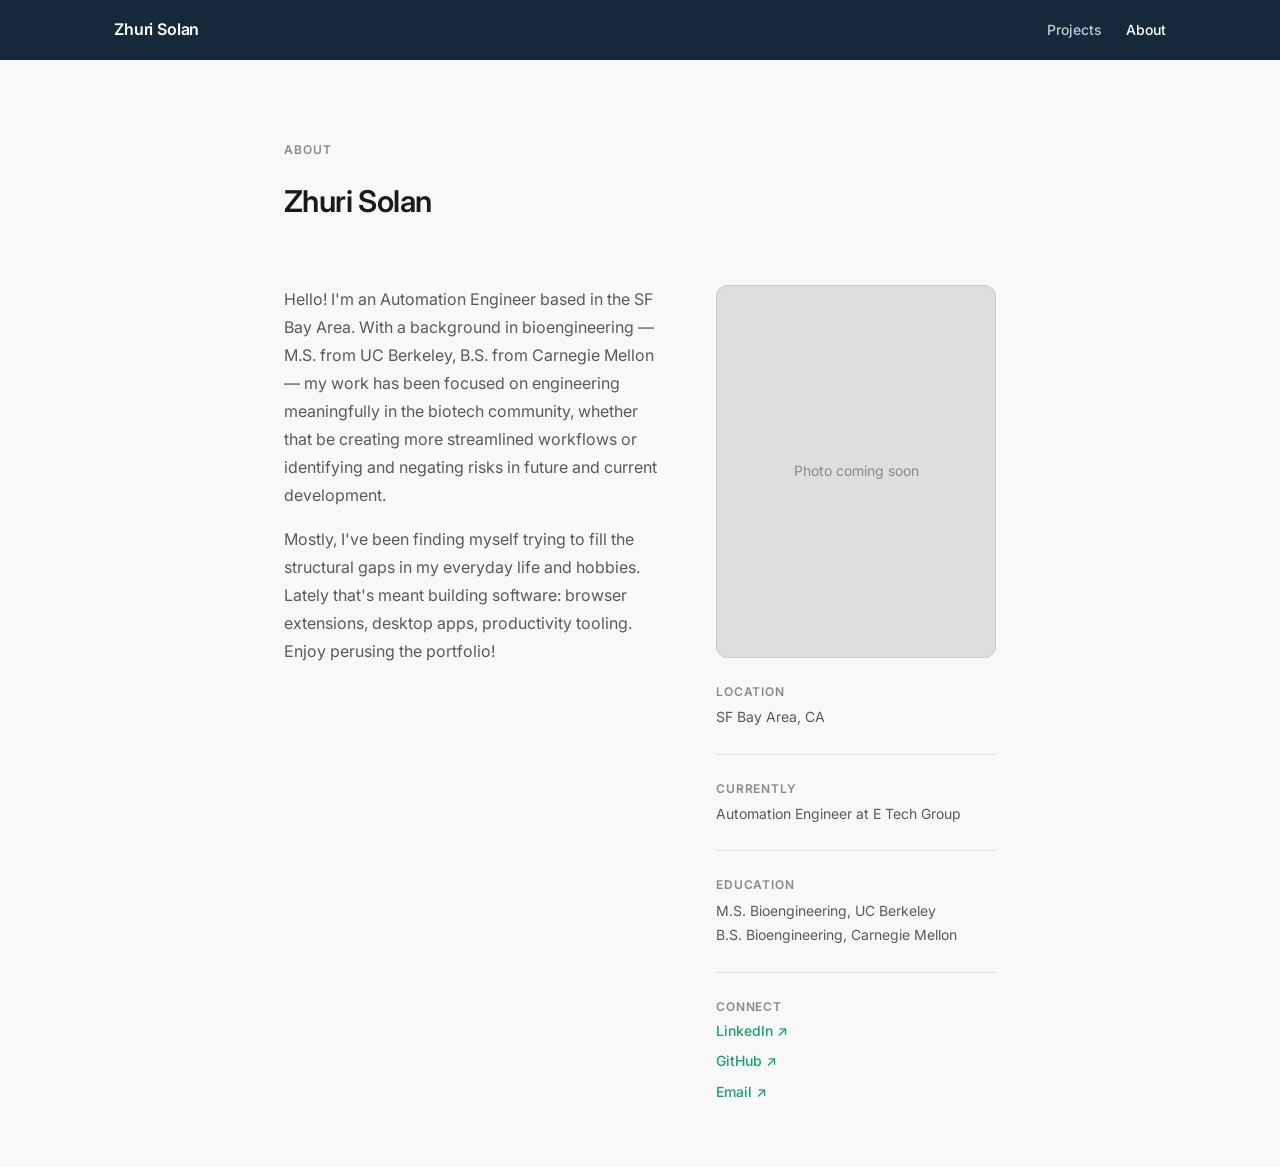
==== about.html @ 4f1f4cb7 "Initial build: full portfolio site All pages built from briefing: index, about, ao3-tracker case stu" ====
<!DOCTYPE html>
<html lang="en">
<head>
  <meta charset="UTF-8" />
  <meta name="viewport" content="width=device-width, initial-scale=1.0" />
  <title>About — Zhuri Solan</title>
  <meta name="description" content="About Zhuri Solan — Automation Engineer and software builder based in the SF Bay Area." />
  <link rel="stylesheet" href="assets/css/global.css" />
  <style>
    .about-layout {
      display: grid;
      grid-template-columns: 1fr 280px;
      gap: var(--space-12);
      align-items: start;
    }

    .about-photo {
      width: 100%;
      aspect-ratio: 3 / 4;
      border-radius: var(--radius-lg);
      background: var(--color-border);
      border: var(--border-card);
      overflow: hidden;
      margin-bottom: var(--space-6);
      display: flex;
      align-items: center;
      justify-content: center;
      color: var(--color-text-muted);
      font-size: var(--text-sm);
    }

    .about-photo img {
      width: 100%;
      height: 100%;
      object-fit: cover;
    }

    .sidebar-block {
      display: flex;
      flex-direction: column;
      gap: var(--space-4);
    }

    .sidebar-item {
      display: flex;
      flex-direction: column;
      gap: var(--space-1);
    }

    .sidebar-item__label {
      font-size: var(--text-xs);
      font-weight: var(--weight-semibold);
      letter-spacing: 0.07em;
      text-transform: uppercase;
      color: var(--color-text-muted);
    }

    .sidebar-item__value {
      font-size: var(--text-sm);
      color: var(--color-text-secondary);
      line-height: var(--leading-relaxed);
    }

    .connect-links {
      display: flex;
      flex-direction: column;
      gap: var(--space-2);
    }

    .connect-links a {
      font-size: var(--text-sm);
      color: var(--color-teal);
      font-weight: var(--weight-medium);
      transition: opacity var(--transition-fast);
    }

    .connect-links a:hover {
      opacity: 0.75;
    }

    @media (max-width: 700px) {
      .about-layout {
        grid-template-columns: 1fr;
      }

      .about-sidebar {
        order: -1;
        display: grid;
        grid-template-columns: 1fr 1fr;
        gap: var(--space-6);
      }

      .about-photo {
        aspect-ratio: 1 / 1;
        max-width: 180px;
      }
    }

    @media (max-width: 480px) {
      .about-sidebar {
        grid-template-columns: 1fr;
      }
    }
  </style>
</head>
<body>

  <header id="site-nav"></header>

  <main>
    <section class="page-section page-section--hero">
      <div class="container container--narrow">
        <p class="section-label">About</p>
        <h1 style="font-size: var(--text-3xl); font-weight: var(--weight-semibold); letter-spacing: -0.02em; line-height: var(--leading-tight);">
          Zhuri Solan
        </h1>
      </div>
    </section>

    <section class="page-section" style="padding-top: 0;">
      <div class="container container--narrow">
        <div class="about-layout">

          <!-- Bio -->
          <div class="about-bio prose">
            <p>
              Hello! I'm an Automation Engineer based in the SF Bay Area. With a background in
              bioengineering — M.S. from UC Berkeley, B.S. from Carnegie Mellon — my work has been
              focused on engineering meaningfully in the biotech community, whether that be creating
              more streamlined workflows or identifying and negating risks in future and current
              development.
            </p>
            <p>
              Mostly, I've been finding myself trying to fill the structural gaps in my everyday
              life and hobbies. Lately that's meant building software: browser extensions, desktop
              apps, productivity tooling. Enjoy perusing the portfolio!
            </p>
          </div>

          <!-- Sidebar -->
          <aside class="about-sidebar">
            <div class="about-photo">
              <!-- Replace src with assets/photo.jpg when available -->
              <span>Photo coming soon</span>
            </div>

            <div class="sidebar-block">
              <div class="sidebar-item">
                <span class="sidebar-item__label">Location</span>
                <span class="sidebar-item__value">SF Bay Area, CA</span>
              </div>

              <hr class="divider" />

              <div class="sidebar-item">
                <span class="sidebar-item__label">Currently</span>
                <span class="sidebar-item__value">Automation Engineer at E Tech Group</span>
              </div>

              <hr class="divider" />

              <div class="sidebar-item">
                <span class="sidebar-item__label">Education</span>
                <span class="sidebar-item__value">
                  M.S. Bioengineering, UC Berkeley<br>
                  B.S. Bioengineering, Carnegie Mellon
                </span>
              </div>

              <hr class="divider" />

              <div class="sidebar-item">
                <span class="sidebar-item__label">Connect</span>
                <div class="connect-links">
                  <a href="#" aria-label="LinkedIn (coming soon)">LinkedIn ↗</a>
                  <a href="https://github.com/WaterloggedPorcupine" target="_blank" rel="noopener">GitHub ↗</a>
                  <a href="mailto:zhuri.solan@gmail.com">Email ↗</a>
                </div>
              </div>
            </div>
          </aside>

        </div>
      </div>
    </section>
  </main>

  <script src="assets/js/nav.js"></script>
</body>
</html>
---- assets/css/global.css ----
/* =============================================================
   GLOBAL STYLES
   Base resets, typography, layout, and shared components.
   ============================================================= */

@import url('https://fonts.googleapis.com/css2?family=Inter:wght@400;500;600&display=swap');
@import './tokens.css';

/* --- Reset --- */
*, *::before, *::after {
  box-sizing: border-box;
  margin: 0;
  padding: 0;
}

html {
  font-size: 16px;
  -webkit-text-size-adjust: 100%;
  scroll-behavior: smooth;
}

body {
  font-family: var(--font-sans);
  font-size: var(--text-base);
  font-weight: var(--weight-normal);
  line-height: var(--leading-normal);
  color: var(--color-text-primary);
  background-color: var(--color-bg);
  -webkit-font-smoothing: antialiased;
  -moz-osx-font-smoothing: grayscale;
}

img, svg {
  display: block;
  max-width: 100%;
}

a {
  color: inherit;
  text-decoration: none;
}

ul, ol {
  list-style: none;
}

/* --- Layout utilities --- */
.container {
  width: 100%;
  max-width: var(--max-width-wide);
  margin-inline: auto;
  padding-inline: var(--space-6);
}

.container--narrow {
  max-width: var(--max-width-content);
}

/* --- Nav --- */
.site-nav {
  position: sticky;
  top: 0;
  z-index: 100;
  height: var(--nav-height);
  background-color: var(--color-nav);
  display: flex;
  align-items: center;
}

.site-nav .container {
  display: flex;
  align-items: center;
  justify-content: space-between;
}

.nav-wordmark {
  font-size: var(--text-base);
  font-weight: var(--weight-semibold);
  color: var(--color-text-inverse);
  letter-spacing: -0.01em;
  transition: opacity var(--transition-fast);
}

.nav-wordmark:hover {
  opacity: 0.8;
}

.nav-links {
  display: flex;
  gap: var(--space-6);
}

.nav-links a {
  font-size: var(--text-sm);
  color: rgba(255, 255, 255, 0.75);
  font-weight: var(--weight-medium);
  transition: color var(--transition-fast);
}

.nav-links a:hover,
.nav-links a[aria-current="page"] {
  color: var(--color-text-inverse);
}

/* --- Page sections --- */
.page-section {
  padding-block: var(--space-16);
}

.page-section--hero {
  padding-block: var(--space-20) var(--space-16);
}

.section-label {
  font-size: var(--text-xs);
  font-weight: var(--weight-semibold);
  letter-spacing: 0.08em;
  text-transform: uppercase;
  color: var(--color-text-muted);
  margin-bottom: var(--space-6);
}

/* --- Project cards --- */
.card-grid {
  display: grid;
  grid-template-columns: repeat(auto-fill, minmax(320px, 1fr));
  gap: var(--space-5);
}

.project-card {
  background: var(--color-surface);
  border: var(--border-card);
  border-radius: var(--radius-lg);
  padding: var(--space-6);
  box-shadow: var(--shadow-card);
  display: flex;
  flex-direction: column;
  gap: var(--space-3);
  transition: box-shadow var(--transition-base), border-color var(--transition-base);
  text-decoration: none;
  color: inherit;
}

.project-card:hover {
  box-shadow: 0 4px 12px rgba(0, 0, 0, 0.1);
  border-color: rgba(0, 0, 0, 0.18);
}

.project-card__label {
  font-size: var(--text-xs);
  font-weight: var(--weight-semibold);
  letter-spacing: 0.06em;
  text-transform: uppercase;
}

.project-card__title {
  font-size: var(--text-xl);
  font-weight: var(--weight-semibold);
  line-height: var(--leading-tight);
  letter-spacing: -0.01em;
}

.project-card__desc {
  font-size: var(--text-sm);
  color: var(--color-text-secondary);
  line-height: var(--leading-relaxed);
  flex: 1;
}

.project-card__highlight {
  font-size: var(--text-xs);
  color: var(--color-text-muted);
  padding-top: var(--space-2);
  border-top: 0.5px solid var(--color-border);
}

.tag-list {
  display: flex;
  flex-wrap: wrap;
  gap: var(--space-2);
}

.tag {
  font-size: var(--text-xs);
  font-weight: var(--weight-medium);
  padding: var(--space-1) var(--space-3);
  border-radius: 999px;
  border: 0.5px solid currentColor;
  opacity: 0.75;
}

.tag--teal   { color: var(--color-teal); }
.tag--blue   { color: var(--color-blue); }
.tag--purple { color: var(--color-purple); }
.tag--amber  { color: var(--color-amber); }

/* --- Archived cards (lower visual weight) --- */
.archived-grid {
  display: grid;
  grid-template-columns: repeat(auto-fill, minmax(220px, 1fr));
  gap: var(--space-4);
}

.archived-card {
  background: var(--color-surface);
  border: var(--border-card);
  border-radius: var(--radius-md);
  padding: var(--space-5);
  display: flex;
  flex-direction: column;
  gap: var(--space-2);
}

.archived-card__title {
  font-size: var(--text-base);
  font-weight: var(--weight-medium);
}

.archived-card__desc {
  font-size: var(--text-sm);
  color: var(--color-text-muted);
  line-height: var(--leading-relaxed);
}

/* --- Prose (case study pages) --- */
.prose {
  max-width: var(--max-width-content);
}

.prose h1 {
  font-size: var(--text-3xl);
  font-weight: var(--weight-semibold);
  letter-spacing: -0.02em;
  line-height: var(--leading-tight);
  margin-bottom: var(--space-4);
}

.prose h2 {
  font-size: var(--text-xl);
  font-weight: var(--weight-semibold);
  letter-spacing: -0.01em;
  margin-top: var(--space-12);
  margin-bottom: var(--space-4);
}

.prose h3 {
  font-size: var(--text-lg);
  font-weight: var(--weight-medium);
  margin-top: var(--space-8);
  margin-bottom: var(--space-3);
}

.prose p {
  color: var(--color-text-secondary);
  line-height: var(--leading-relaxed);
  margin-bottom: var(--space-4);
}

.prose ul {
  list-style: disc;
  padding-left: var(--space-6);
  color: var(--color-text-secondary);
  display: flex;
  flex-direction: column;
  gap: var(--space-2);
  margin-bottom: var(--space-4);
}

.prose code {
  font-family: var(--font-mono);
  font-size: 0.875em;
  background: rgba(0,0,0,0.05);
  padding: 0.1em 0.35em;
  border-radius: var(--radius-sm);
}

/* --- Inline link style --- */
.link-accent {
  color: var(--color-teal);
  font-weight: var(--weight-medium);
  transition: opacity var(--transition-fast);
}

.link-accent:hover {
  opacity: 0.75;
}

/* --- Button --- */
.btn {
  display: inline-flex;
  align-items: center;
  gap: var(--space-2);
  font-size: var(--text-sm);
  font-weight: var(--weight-medium);
  padding: var(--space-3) var(--space-5);
  border-radius: var(--radius-md);
  border: 0.5px solid transparent;
  cursor: pointer;
  transition: opacity var(--transition-fast);
  text-decoration: none;
}

.btn:hover { opacity: 0.85; }

.btn--primary {
  background: var(--color-nav);
  color: var(--color-text-inverse);
}

.btn--outline {
  background: transparent;
  color: var(--color-text-primary);
  border-color: var(--color-border);
}

.btn--outline:hover {
  background: rgba(0,0,0,0.03);
  opacity: 1;
}

/* --- Divider --- */
.divider {
  border: none;
  border-top: 0.5px solid var(--color-border);
  margin-block: var(--space-2);
}

/* --- Responsive --- */
@media (max-width: 640px) {
  .container {
    padding-inline: var(--space-4);
  }

  .page-section {
    padding-block: var(--space-10);
  }

  .page-section--hero {
    padding-block: var(--space-12) var(--space-10);
  }

  .card-grid {
    grid-template-columns: 1fr;
  }

  .archived-grid {
    grid-template-columns: 1fr 1fr;
  }
}

@media (max-width: 400px) {
  .archived-grid {
    grid-template-columns: 1fr;
  }
}
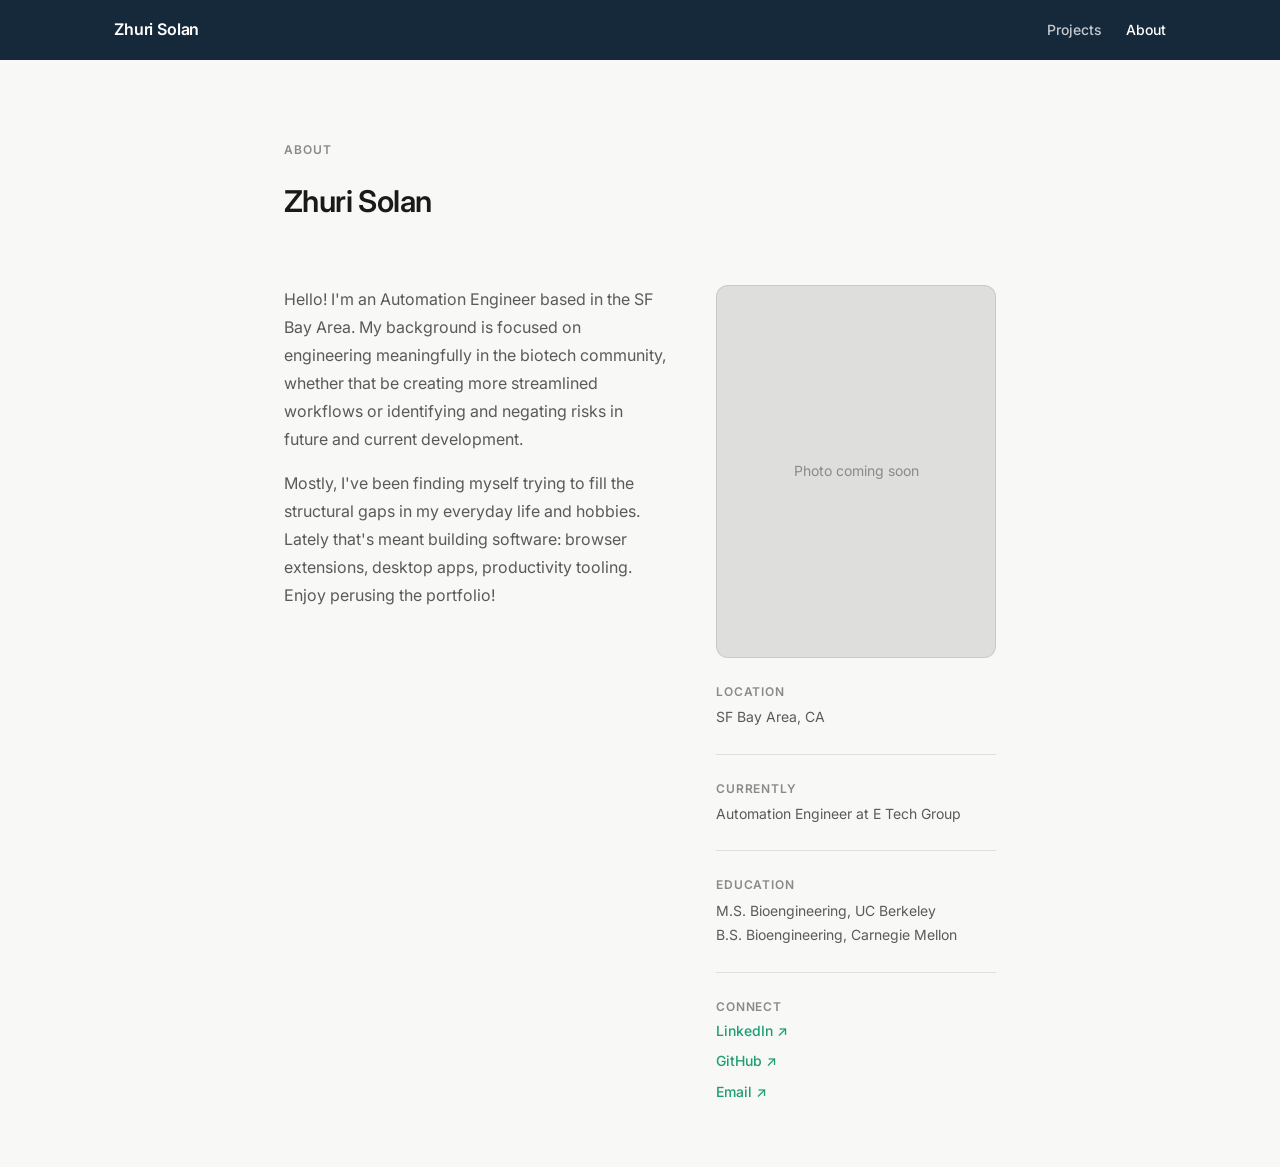
==== commit 9bb16007: "Update about.html changed about description" ====
--- a/about.html
+++ b/about.html
@@ -124,9 +124,8 @@
           <!-- Bio -->
           <div class="about-bio prose">
             <p>
-              Hello! I'm an Automation Engineer based in the SF Bay Area. With a background in
-              bioengineering — M.S. from UC Berkeley, B.S. from Carnegie Mellon — my work has been
-              focused on engineering meaningfully in the biotech community, whether that be creating
+              Hello! I'm an Automation Engineer based in the SF Bay Area. My background is focused
+              on engineering meaningfully in the biotech community, whether that be creating
               more streamlined workflows or identifying and negating risks in future and current
               development.
             </p>
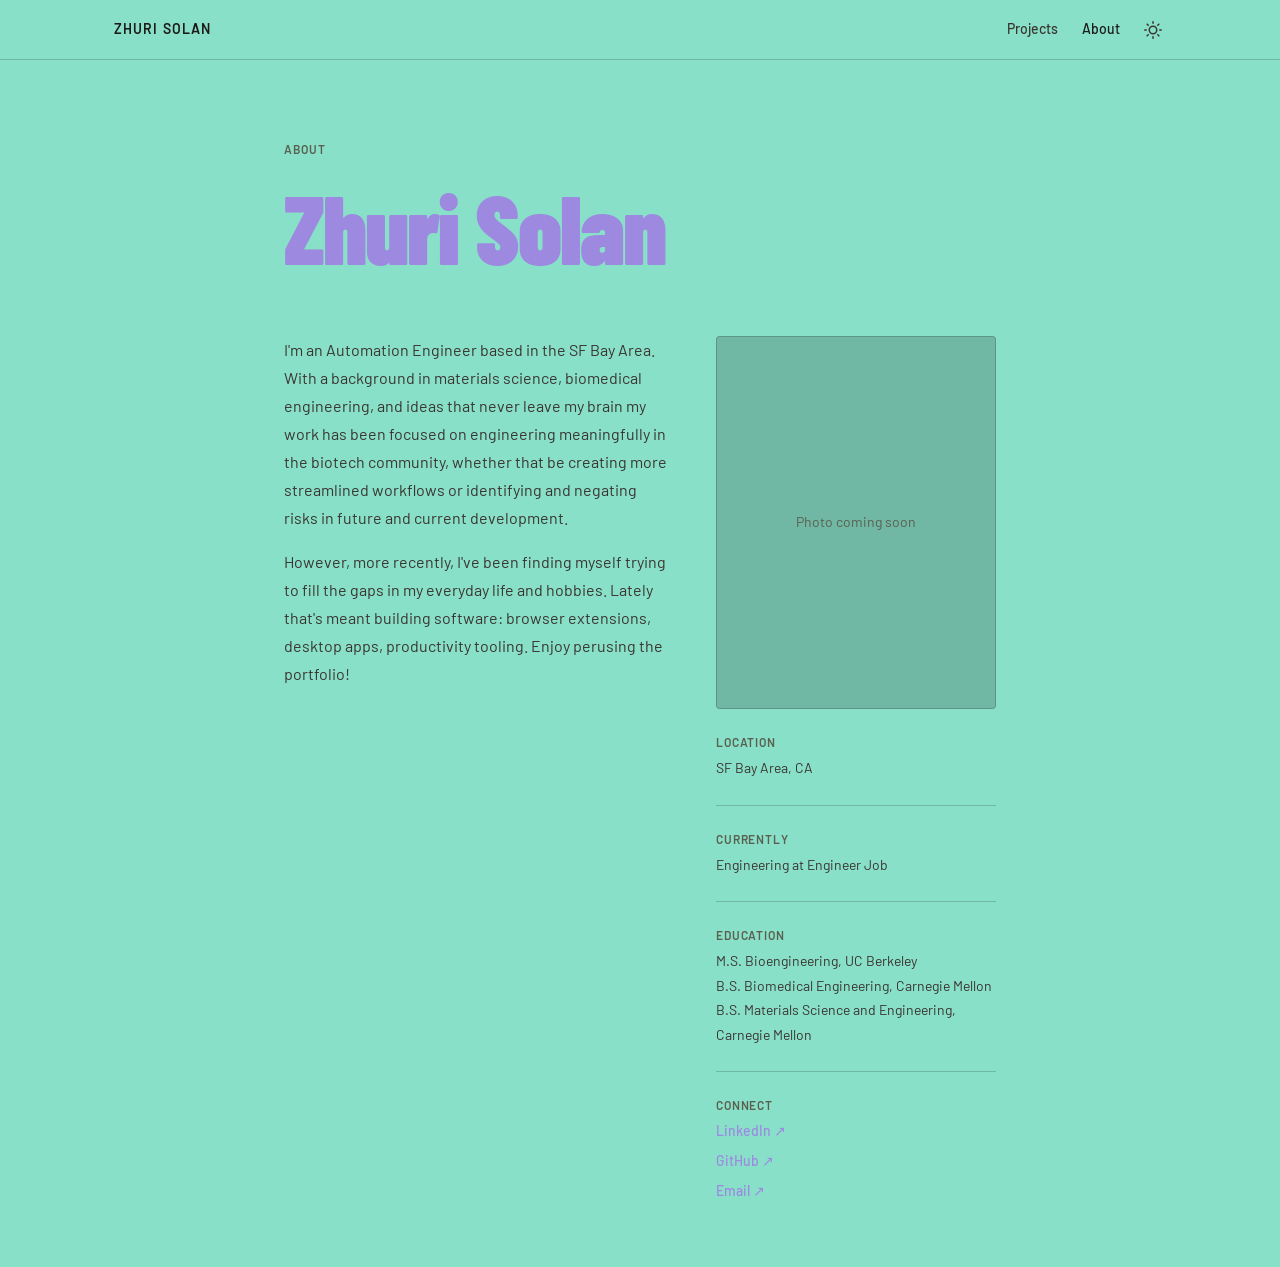
==== commit a46a0c15: "Refresh portfolio design and add theme toggle" ====
--- a/about.html
+++ b/about.html
@@ -6,6 +6,7 @@
   <title>About — Zhuri Solan</title>
   <meta name="description" content="About Zhuri Solan — Automation Engineer and software builder based in the SF Bay Area." />
   <link rel="stylesheet" href="assets/css/global.css" />
+  <script>(function(){var t=localStorage.getItem('theme'),p=window.matchMedia('(prefers-color-scheme: dark)').matches;if(t==='dark'||(t===null&&p))document.documentElement.setAttribute('data-theme','dark');})();</script>
   <style>
     .about-layout {
       display: grid;
@@ -69,7 +70,7 @@
 
     .connect-links a {
       font-size: var(--text-sm);
-      color: var(--color-teal);
+      color: var(--color-purple);
       font-weight: var(--weight-medium);
       transition: opacity var(--transition-fast);
     }
@@ -111,7 +112,7 @@
     <section class="page-section page-section--hero">
       <div class="container container--narrow">
         <p class="section-label">About</p>
-        <h1 style="font-size: var(--text-3xl); font-weight: var(--weight-semibold); letter-spacing: -0.02em; line-height: var(--leading-tight);">
+        <h1 style="font-family: var(--font-display); font-size: clamp(3rem, 8vw, 6rem); font-weight: var(--weight-black); letter-spacing: -0.02em; line-height: 0.92; color: var(--color-purple);">
           Zhuri Solan
         </h1>
       </div>
@@ -124,13 +125,14 @@
           <!-- Bio -->
           <div class="about-bio prose">
             <p>
-              Hello! I'm an Automation Engineer based in the SF Bay Area. My background is focused
-              on engineering meaningfully in the biotech community, whether that be creating
+              I'm an Automation Engineer based in the SF Bay Area. With a background in
+              materials science, biomedical engineering, and ideas that never leave my brain my work has been
+              focused on engineering meaningfully in the biotech community, whether that be creating
               more streamlined workflows or identifying and negating risks in future and current
               development.
             </p>
             <p>
-              Mostly, I've been finding myself trying to fill the structural gaps in my everyday
+              However, more recently, I've been finding myself trying to fill the gaps in my everyday
               life and hobbies. Lately that's meant building software: browser extensions, desktop
               apps, productivity tooling. Enjoy perusing the portfolio!
             </p>
@@ -153,7 +155,7 @@
 
               <div class="sidebar-item">
                 <span class="sidebar-item__label">Currently</span>
-                <span class="sidebar-item__value">Automation Engineer at E Tech Group</span>
+                <span class="sidebar-item__value">Engineering at Engineer Job</span>
               </div>
 
               <hr class="divider" />
@@ -162,7 +164,8 @@
                 <span class="sidebar-item__label">Education</span>
                 <span class="sidebar-item__value">
                   M.S. Bioengineering, UC Berkeley<br>
-                  B.S. Bioengineering, Carnegie Mellon
+                  B.S. Biomedical Engineering, Carnegie Mellon<br>
+                  B.S. Materials Science and Engineering, Carnegie Mellon
                 </span>
               </div>
 
@@ -171,7 +174,7 @@
               <div class="sidebar-item">
                 <span class="sidebar-item__label">Connect</span>
                 <div class="connect-links">
-                  <a href="#" aria-label="LinkedIn (coming soon)">LinkedIn ↗</a>
+                  <a href="https://www.linkedin.com/in/zhurisolan/" aria-label="LinkedIn">LinkedIn ↗</a>
                   <a href="https://github.com/WaterloggedPorcupine" target="_blank" rel="noopener">GitHub ↗</a>
                   <a href="mailto:zhuri.solan@gmail.com">Email ↗</a>
                 </div>
--- a/assets/css/global.css
+++ b/assets/css/global.css
@@ -3,7 +3,7 @@
    Base resets, typography, layout, and shared components.
    ============================================================= */
 
-@import url('https://fonts.googleapis.com/css2?family=Inter:wght@400;500;600&display=swap');
+@import url('https://fonts.googleapis.com/css2?family=Barlow:wght@400;500;600&family=Barlow+Condensed:wght@700;900&display=swap');
 @import './tokens.css';
 
 /* --- Reset --- */
@@ -62,7 +62,8 @@
   top: 0;
   z-index: 100;
   height: var(--nav-height);
-  background-color: var(--color-nav);
+  background-color: var(--color-bg);
+  border-bottom: 1px solid var(--color-border);
   display: flex;
   align-items: center;
 }
@@ -74,15 +75,16 @@
 }
 
 .nav-wordmark {
-  font-size: var(--text-base);
+  font-size: var(--text-sm);
   font-weight: var(--weight-semibold);
-  color: var(--color-text-inverse);
-  letter-spacing: -0.01em;
+  color: var(--color-text-primary);
+  letter-spacing: 0.08em;
+  text-transform: uppercase;
   transition: opacity var(--transition-fast);
 }
 
 .nav-wordmark:hover {
-  opacity: 0.8;
+  opacity: 0.5;
 }
 
 .nav-links {
@@ -92,15 +94,42 @@
 
 .nav-links a {
   font-size: var(--text-sm);
-  color: rgba(255, 255, 255, 0.75);
+  color: var(--color-text-secondary);
   font-weight: var(--weight-medium);
   transition: color var(--transition-fast);
 }
 
 .nav-links a:hover,
 .nav-links a[aria-current="page"] {
-  color: var(--color-text-inverse);
-}
+  color: var(--color-text-primary);
+}
+
+.nav-right {
+  display: flex;
+  align-items: center;
+  gap: var(--space-5);
+}
+
+.theme-toggle {
+  background: none;
+  border: none;
+  cursor: pointer;
+  color: var(--color-text-secondary);
+  padding: var(--space-1);
+  display: flex;
+  align-items: center;
+  justify-content: center;
+  line-height: 0;
+  transition: color var(--transition-fast), opacity var(--transition-fast);
+}
+
+.theme-toggle:hover {
+  color: var(--color-text-primary);
+}
+
+.theme-icon--moon { display: none; }
+[data-theme="dark"] .theme-icon--sun  { display: none; }
+[data-theme="dark"] .theme-icon--moon { display: block; }
 
 /* --- Page sections --- */
 .page-section {
@@ -120,6 +149,52 @@
   margin-bottom: var(--space-6);
 }
 
+/* --- Hero display type --- */
+.hero-display {
+  font-family: var(--font-display);
+  margin-bottom: var(--space-8);
+}
+
+.hero-display__line1 {
+  display: flex;
+  align-items: baseline;
+  gap: 0.25em;
+  line-height: 1;
+}
+
+.hero-display__small {
+  font-size: clamp(1.1rem, 2.5vw, 1.75rem);
+  font-weight: var(--weight-bold);
+  color: var(--color-text-secondary);
+  letter-spacing: 0.02em;
+}
+
+.hero-display__fill {
+  display: block;
+  font-size: clamp(3.5rem, 11vw, 8.5rem);
+  font-weight: var(--weight-black);
+  color: var(--color-purple);
+  letter-spacing: -0.02em;
+  line-height: 0.92;
+}
+
+.hero-display__outline {
+  display: block;
+  font-size: clamp(3.5rem, 11vw, 8.5rem);
+  font-weight: var(--weight-black);
+  color: transparent;
+  -webkit-text-stroke: 2px var(--color-text-primary);
+  letter-spacing: -0.02em;
+  line-height: 0.92;
+}
+
+.hero-sub {
+  font-size: var(--text-lg);
+  color: var(--color-text-secondary);
+  max-width: 480px;
+  line-height: var(--leading-relaxed);
+}
+
 /* --- Project cards --- */
 .card-grid {
   display: grid;
@@ -130,34 +205,36 @@
 .project-card {
   background: var(--color-surface);
   border: var(--border-card);
-  border-radius: var(--radius-lg);
+  border-radius: var(--radius-md);
   padding: var(--space-6);
-  box-shadow: var(--shadow-card);
   display: flex;
   flex-direction: column;
   gap: var(--space-3);
-  transition: box-shadow var(--transition-base), border-color var(--transition-base);
+  transition: border-color var(--transition-base);
   text-decoration: none;
   color: inherit;
 }
 
 .project-card:hover {
-  box-shadow: 0 4px 12px rgba(0, 0, 0, 0.1);
-  border-color: rgba(0, 0, 0, 0.18);
-}
-
-.project-card__label {
+  border-color: rgba(0, 0, 0, 0.4);
+}
+
+.project-card__category {
   font-size: var(--text-xs);
   font-weight: var(--weight-semibold);
-  letter-spacing: 0.06em;
+  letter-spacing: 0.08em;
   text-transform: uppercase;
+  color: var(--color-text-muted);
 }
 
 .project-card__title {
-  font-size: var(--text-xl);
-  font-weight: var(--weight-semibold);
+  font-family: var(--font-display);
+  font-size: var(--text-2xl);
+  font-weight: var(--weight-black);
   line-height: var(--leading-tight);
-  letter-spacing: -0.01em;
+  letter-spacing: 0.03em;
+  text-transform: uppercase;
+  color: var(--color-purple);
 }
 
 .project-card__desc {
@@ -171,34 +248,14 @@
   font-size: var(--text-xs);
   color: var(--color-text-muted);
   padding-top: var(--space-2);
-  border-top: 0.5px solid var(--color-border);
-}
-
-.tag-list {
-  display: flex;
-  flex-wrap: wrap;
-  gap: var(--space-2);
-}
-
-.tag {
-  font-size: var(--text-xs);
-  font-weight: var(--weight-medium);
-  padding: var(--space-1) var(--space-3);
-  border-radius: 999px;
-  border: 0.5px solid currentColor;
-  opacity: 0.75;
-}
-
-.tag--teal   { color: var(--color-teal); }
-.tag--blue   { color: var(--color-blue); }
-.tag--purple { color: var(--color-purple); }
-.tag--amber  { color: var(--color-amber); }
-
-/* --- Archived cards (lower visual weight) --- */
+  border-top: 1px solid var(--color-border);
+}
+
+/* --- Archived cards (editorial list style) --- */
 .archived-grid {
   display: grid;
-  grid-template-columns: repeat(auto-fill, minmax(220px, 1fr));
-  gap: var(--space-4);
+  grid-template-columns: repeat(auto-fill, minmax(320px, 1fr));
+  gap: var(--space-5);
 }
 
 .archived-card {
@@ -208,7 +265,7 @@
   padding: var(--space-5);
   display: flex;
   flex-direction: column;
-  gap: var(--space-2);
+  gap: var(--space-1);
 }
 
 .archived-card__title {
@@ -269,14 +326,14 @@
 .prose code {
   font-family: var(--font-mono);
   font-size: 0.875em;
-  background: rgba(0,0,0,0.05);
+  background: rgba(0,0,0,0.06);
   padding: 0.1em 0.35em;
   border-radius: var(--radius-sm);
 }
 
 /* --- Inline link style --- */
 .link-accent {
-  color: var(--color-teal);
+  color: var(--color-purple);
   font-weight: var(--weight-medium);
   transition: opacity var(--transition-fast);
 }
@@ -294,7 +351,7 @@
   font-weight: var(--weight-medium);
   padding: var(--space-3) var(--space-5);
   border-radius: var(--radius-md);
-  border: 0.5px solid transparent;
+  border: 1px solid transparent;
   cursor: pointer;
   transition: opacity var(--transition-fast);
   text-decoration: none;
@@ -303,7 +360,7 @@
 .btn:hover { opacity: 0.85; }
 
 .btn--primary {
-  background: var(--color-nav);
+  background: var(--color-text-primary);
   color: var(--color-text-inverse);
 }
 
@@ -314,16 +371,49 @@
 }
 
 .btn--outline:hover {
-  background: rgba(0,0,0,0.03);
+  background: rgba(0,0,0,0.04);
   opacity: 1;
 }
 
 /* --- Divider --- */
 .divider {
   border: none;
-  border-top: 0.5px solid var(--color-border);
+  border-top: 1px solid var(--color-border);
   margin-block: var(--space-2);
 }
+
+/* --- Projects + archive side-by-side layout --- */
+.projects-layout .archived-grid {
+  gap: 0;
+}
+
+.projects-layout .archived-card {
+  background: none;
+  border: none;
+  border-bottom: 1px solid var(--color-border);
+  border-radius: 0;
+  padding: var(--space-4) 0;
+}
+
+.projects-layout {
+  display: grid;
+  grid-template-columns: 1fr 260px;
+  gap: var(--space-16);
+  align-items: start;
+}
+
+@media (max-width: 900px) {
+  .projects-layout {
+    grid-template-columns: 1fr;
+    gap: var(--space-12);
+  }
+}
+
+/* --- Theme transitions --- */
+body           { transition: background-color var(--transition-base), color var(--transition-base); }
+.site-nav      { transition: background-color var(--transition-base), border-color var(--transition-base); }
+.project-card  { transition: background-color var(--transition-base), border-color var(--transition-base); }
+.archived-card { transition: border-color var(--transition-base); }
 
 /* --- Responsive --- */
 @media (max-width: 640px) {
@@ -346,6 +436,10 @@
   .archived-grid {
     grid-template-columns: 1fr 1fr;
   }
+
+  .hero-display__outline {
+    -webkit-text-stroke-width: 1.5px;
+  }
 }
 
 @media (max-width: 400px) {
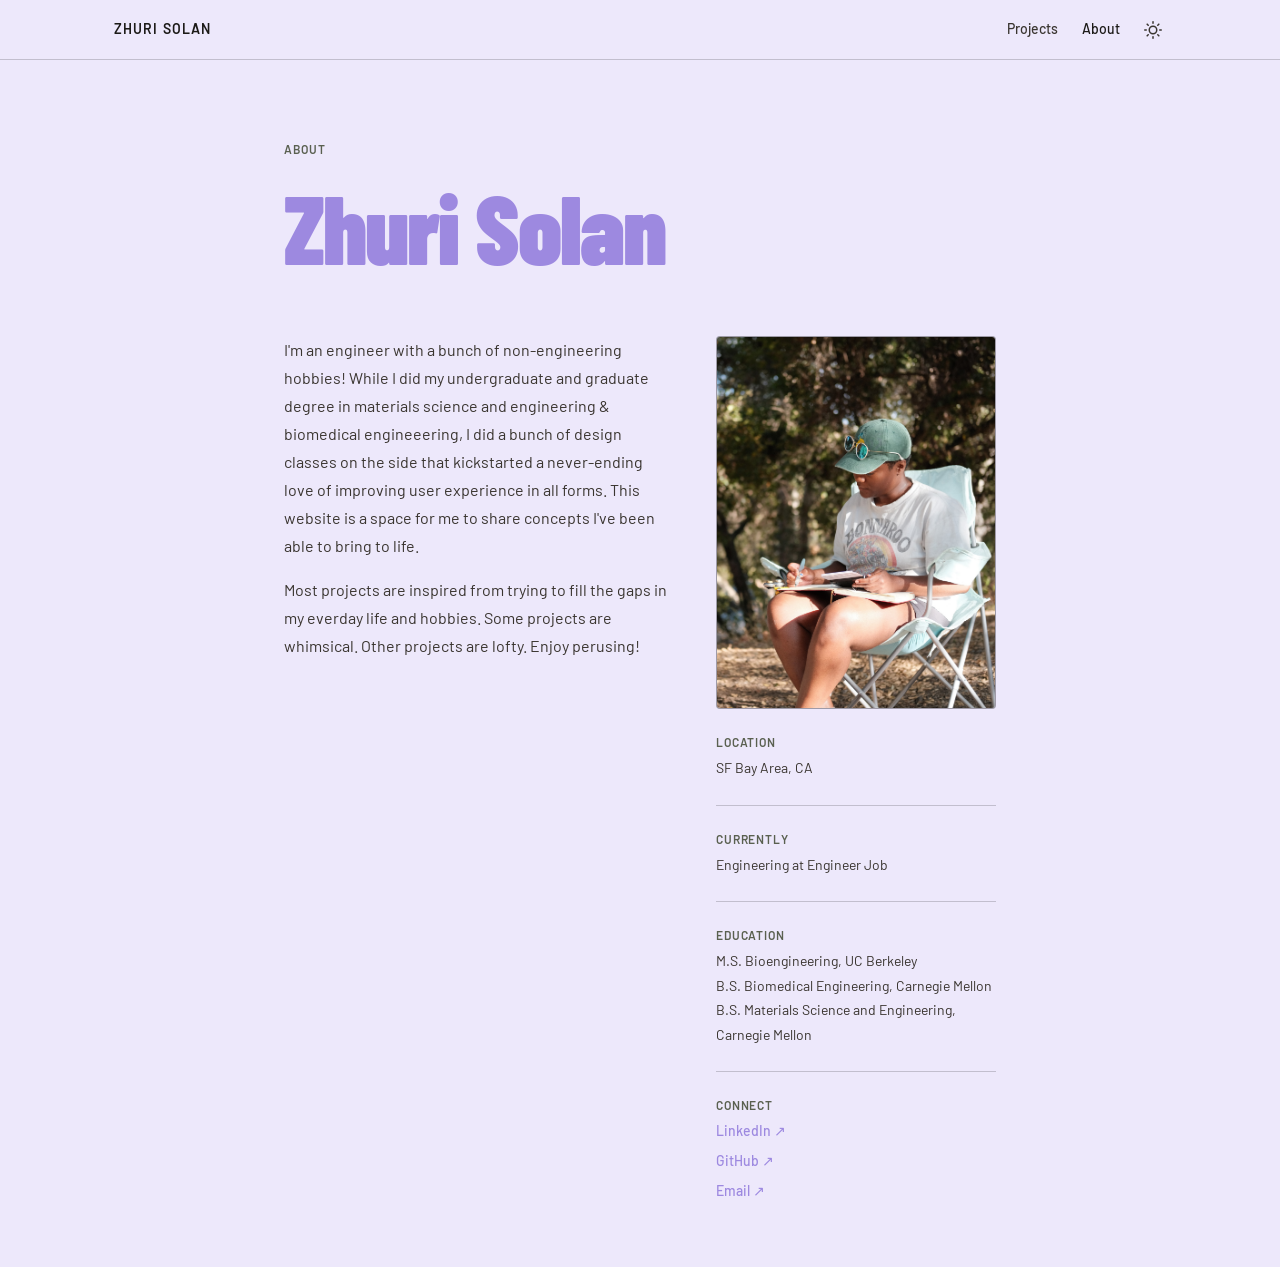
==== commit a2885753: "Redesign project cards, add case study pages, restyle homepage palette Rework the homepage project g" ====
--- a/about.html
+++ b/about.html
@@ -4,7 +4,7 @@
   <meta charset="UTF-8" />
   <meta name="viewport" content="width=device-width, initial-scale=1.0" />
   <title>About — Zhuri Solan</title>
-  <meta name="description" content="About Zhuri Solan — Automation Engineer and software builder based in the SF Bay Area." />
+  <meta name="description" content="About Zhuri Solan — Human based in the SF Bay Area." />
   <link rel="stylesheet" href="assets/css/global.css" />
   <script>(function(){var t=localStorage.getItem('theme'),p=window.matchMedia('(prefers-color-scheme: dark)').matches;if(t==='dark'||(t===null&&p))document.documentElement.setAttribute('data-theme','dark');})();</script>
   <style>
@@ -34,6 +34,7 @@
       width: 100%;
       height: 100%;
       object-fit: cover;
+      object-position: 75% center;
     }
 
     .sidebar-block {
@@ -125,24 +126,22 @@
           <!-- Bio -->
           <div class="about-bio prose">
             <p>
-              I'm an Automation Engineer based in the SF Bay Area. With a background in
-              materials science, biomedical engineering, and ideas that never leave my brain my work has been
-              focused on engineering meaningfully in the biotech community, whether that be creating
-              more streamlined workflows or identifying and negating risks in future and current
-              development.
+              I'm an engineer with a bunch of non-engineering hobbies! While I did my undergraduate and graduate degree in 
+              materials science and engineering & biomedical engineeering, 
+              I did a bunch of design classes on the side that kickstarted a never-ending love 
+              of improving user experience in all forms. This website is a space for me to 
+              share concepts I've been able to bring to life. 
             </p>
             <p>
-              However, more recently, I've been finding myself trying to fill the gaps in my everyday
-              life and hobbies. Lately that's meant building software: browser extensions, desktop
-              apps, productivity tooling. Enjoy perusing the portfolio!
+              Most projects are inspired from trying to fill the gaps in my everday life and hobbies. 
+              Some projects are whimsical. Other projects are lofty. Enjoy perusing!
             </p>
           </div>
 
           <!-- Sidebar -->
           <aside class="about-sidebar">
             <div class="about-photo">
-              <!-- Replace src with assets/photo.jpg when available -->
-              <span>Photo coming soon</span>
+              <img src="assets/images/about.jpg" alt="Zhuri Solan sketching outdoors" />
             </div>
 
             <div class="sidebar-block">
--- a/assets/css/global.css
+++ b/assets/css/global.css
@@ -203,79 +203,73 @@
 }
 
 .project-card {
-  background: var(--color-surface);
-  border: var(--border-card);
+  aspect-ratio: 4 / 5;
+  display: flex;
+  flex-direction: column;
+  border: 2.5px solid var(--color-purple);
   border-radius: var(--radius-md);
-  padding: var(--space-6);
-  display: flex;
-  flex-direction: column;
-  gap: var(--space-3);
-  transition: border-color var(--transition-base);
+  overflow: hidden;
   text-decoration: none;
   color: inherit;
 }
 
-.project-card:hover {
-  border-color: rgba(0, 0, 0, 0.4);
-}
-
-.project-card__category {
+.project-card:hover .project-card__media img,
+.project-card:hover .project-card__media video {
+  transform: scale(1.04);
+}
+
+/* --- Media (top ~80%): the gif/photo does the talking --- */
+.project-card__media {
+  flex: 4 1 0%;
+  min-height: 0;
+  overflow: hidden;
+  border-bottom: 2.5px solid var(--color-purple);
+  background: var(--color-border);
+  display: flex;
+  align-items: center;
+  justify-content: center;
+  text-align: center;
+  padding: var(--space-3);
+  color: var(--color-text-muted);
   font-size: var(--text-xs);
-  font-weight: var(--weight-semibold);
-  letter-spacing: 0.08em;
-  text-transform: uppercase;
-  color: var(--color-text-muted);
+}
+
+.project-card__media img,
+.project-card__media video {
+  width: 100%;
+  height: 100%;
+  object-fit: cover;
+  transition: transform var(--transition-base);
+}
+
+/* --- Body (bottom ~20%): name + description, left-justified --- */
+.project-card__body {
+  flex: 1 1 0%;
+  min-height: 0;
+  background: var(--color-bg);
+  padding: var(--space-3) var(--space-5);
+  display: flex;
+  flex-direction: column;
+  align-items: flex-start;
+  justify-content: center;
+  gap: var(--space-1);
+  text-align: left;
 }
 
 .project-card__title {
   font-family: var(--font-display);
-  font-size: var(--text-2xl);
+  font-size: var(--text-lg);
   font-weight: var(--weight-black);
   line-height: var(--leading-tight);
   letter-spacing: 0.03em;
   text-transform: uppercase;
-  color: var(--color-purple);
+  color: transparent;
+  -webkit-text-stroke: 1px var(--color-text-secondary);
 }
 
 .project-card__desc {
   font-size: var(--text-sm);
   color: var(--color-text-secondary);
-  line-height: var(--leading-relaxed);
-  flex: 1;
-}
-
-.project-card__highlight {
-  font-size: var(--text-xs);
-  color: var(--color-text-muted);
-  padding-top: var(--space-2);
-  border-top: 1px solid var(--color-border);
-}
-
-/* --- Archived cards (editorial list style) --- */
-.archived-grid {
-  display: grid;
-  grid-template-columns: repeat(auto-fill, minmax(320px, 1fr));
-  gap: var(--space-5);
-}
-
-.archived-card {
-  background: var(--color-surface);
-  border: var(--border-card);
-  border-radius: var(--radius-md);
-  padding: var(--space-5);
-  display: flex;
-  flex-direction: column;
-  gap: var(--space-1);
-}
-
-.archived-card__title {
-  font-size: var(--text-base);
-  font-weight: var(--weight-medium);
-}
-
-.archived-card__desc {
-  font-size: var(--text-sm);
-  color: var(--color-text-muted);
   line-height: var(--leading-relaxed);
 }
 
@@ -329,6 +323,98 @@
   background: rgba(0,0,0,0.06);
   padding: 0.1em 0.35em;
   border-radius: var(--radius-sm);
+}
+
+/* --- Case study cards (project detail pages) --- */
+.case-card {
+  border: 2.5px solid var(--color-purple);
+  border-radius: var(--radius-lg);
+  background: var(--color-bg);
+  padding: var(--space-8);
+  margin-bottom: var(--space-5);
+}
+
+.case-card h2 {
+  font-family: var(--font-display);
+  font-size: var(--text-xl);
+  font-weight: var(--weight-black);
+  letter-spacing: 0.02em;
+  text-transform: uppercase;
+  color: var(--color-purple);
+  margin-bottom: var(--space-4);
+}
+
+@media (max-width: 640px) {
+  .case-card {
+    padding: var(--space-6);
+  }
+}
+
+/* --- Case study layout: cards left, media gallery right --- */
+.case-layout {
+  display: grid;
+  grid-template-columns: 1fr 1fr;
+  gap: var(--space-8);
+  align-items: start;
+}
+
+/* Single, larger slot for the main gif/photo (right column) */
+.case-media-main {
+  aspect-ratio: 4 / 3;
+  overflow: hidden;
+  border: 2.5px solid var(--color-purple);
+  border-radius: var(--radius-md);
+  background: var(--color-border);
+  display: flex;
+  align-items: center;
+  justify-content: center;
+  text-align: center;
+  padding: var(--space-3);
+  color: var(--color-text-muted);
+  font-size: var(--text-xs);
+}
+
+.case-media-main img,
+.case-media-main video {
+  width: 100%;
+  height: 100%;
+  object-fit: cover;
+}
+
+/* Extra gifs/photos beyond the main one: full-width, 2 columns, wraps into as many rows as needed */
+.case-media {
+  display: grid;
+  grid-template-columns: repeat(2, 1fr);
+  gap: var(--space-3);
+  margin-top: var(--space-8);
+}
+
+.case-media__item {
+  aspect-ratio: 1 / 1;
+  overflow: hidden;
+  border: 2.5px solid var(--color-purple);
+  border-radius: var(--radius-md);
+  background: var(--color-border);
+  display: flex;
+  align-items: center;
+  justify-content: center;
+  text-align: center;
+  padding: var(--space-2);
+  color: var(--color-text-muted);
+  font-size: var(--text-xs);
+}
+
+.case-media__item img,
+.case-media__item video {
+  width: 100%;
+  height: 100%;
+  object-fit: cover;
+}
+
+@media (max-width: 900px) {
+  .case-layout {
+    grid-template-columns: 1fr;
+  }
 }
 
 /* --- Inline link style --- */
@@ -382,38 +468,10 @@
   margin-block: var(--space-2);
 }
 
-/* --- Projects + archive side-by-side layout --- */
-.projects-layout .archived-grid {
-  gap: 0;
-}
-
-.projects-layout .archived-card {
-  background: none;
-  border: none;
-  border-bottom: 1px solid var(--color-border);
-  border-radius: 0;
-  padding: var(--space-4) 0;
-}
-
-.projects-layout {
-  display: grid;
-  grid-template-columns: 1fr 260px;
-  gap: var(--space-16);
-  align-items: start;
-}
-
-@media (max-width: 900px) {
-  .projects-layout {
-    grid-template-columns: 1fr;
-    gap: var(--space-12);
-  }
-}
-
 /* --- Theme transitions --- */
 body           { transition: background-color var(--transition-base), color var(--transition-base); }
 .site-nav      { transition: background-color var(--transition-base), border-color var(--transition-base); }
 .project-card  { transition: background-color var(--transition-base), border-color var(--transition-base); }
-.archived-card { transition: border-color var(--transition-base); }
 
 /* --- Responsive --- */
 @media (max-width: 640px) {
@@ -433,17 +491,7 @@
     grid-template-columns: 1fr;
   }
 
-  .archived-grid {
-    grid-template-columns: 1fr 1fr;
-  }
-
   .hero-display__outline {
     -webkit-text-stroke-width: 1.5px;
   }
 }
-
-@media (max-width: 400px) {
-  .archived-grid {
-    grid-template-columns: 1fr;
-  }
-}
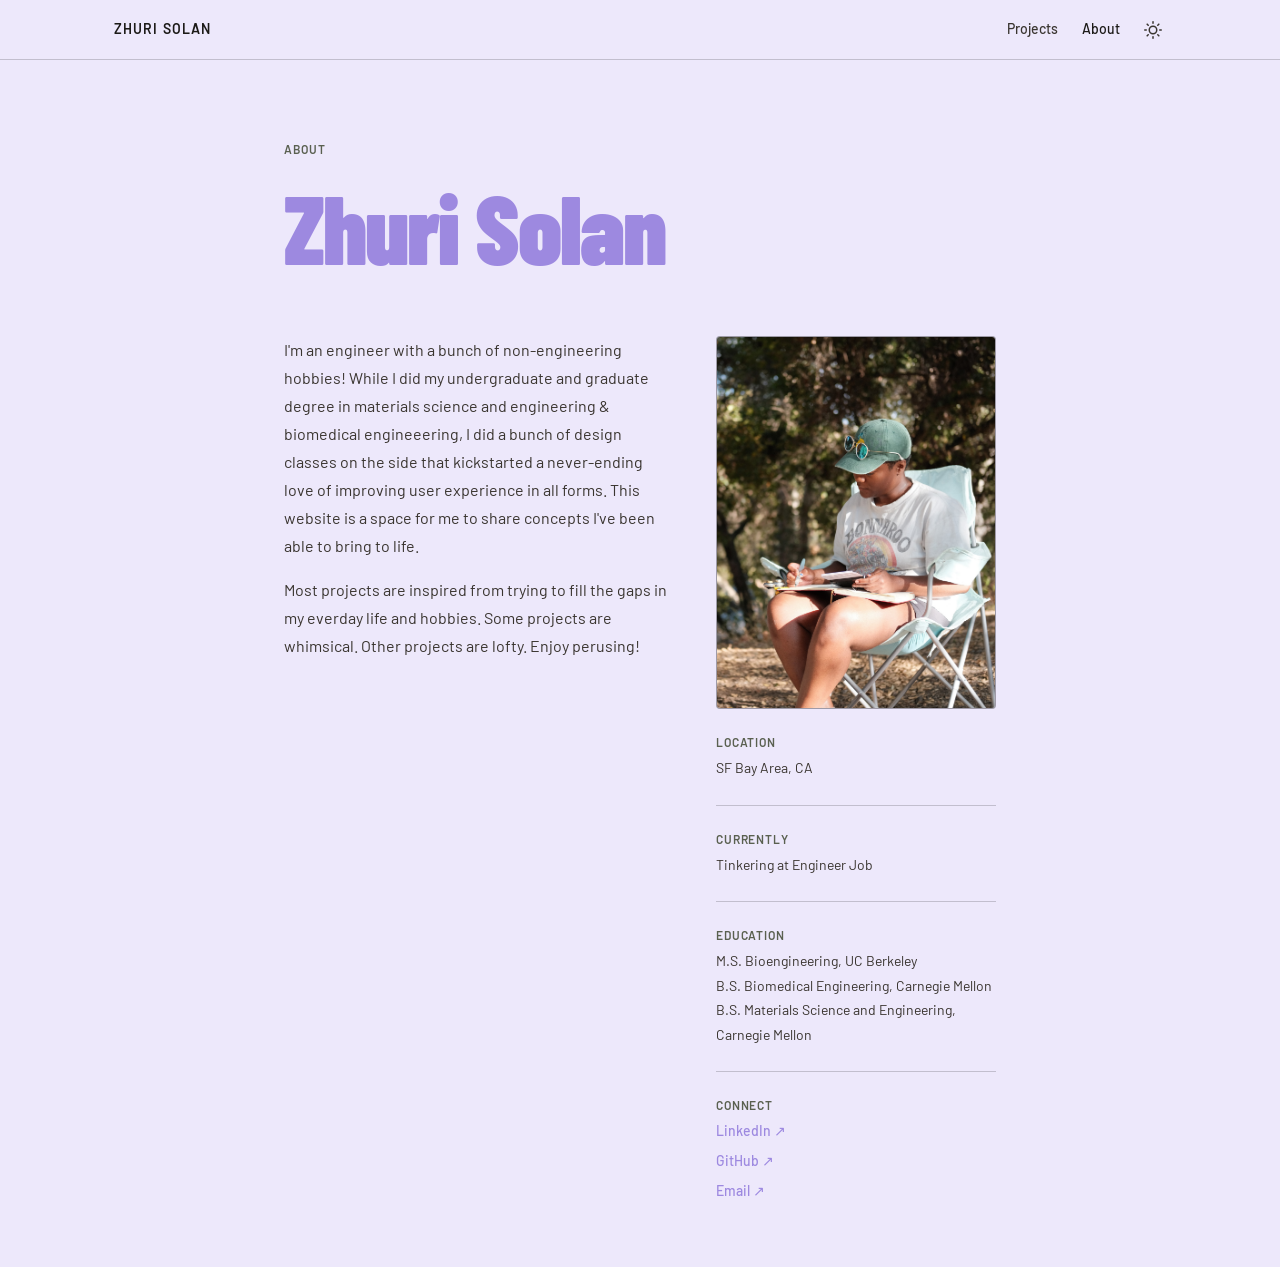
==== commit 14d9f630: "Wire up real project media, fix nav bug, add pagination-ready More button Replace remaining placehol" ====
--- a/about.html
+++ b/about.html
@@ -126,11 +126,11 @@
           <!-- Bio -->
           <div class="about-bio prose">
             <p>
-              I'm an engineer with a bunch of non-engineering hobbies! While I did my undergraduate and graduate degree in 
-              materials science and engineering & biomedical engineeering, 
-              I did a bunch of design classes on the side that kickstarted a never-ending love 
-              of improving user experience in all forms. This website is a space for me to 
-              share concepts I've been able to bring to life. 
+              I'm an engineer with a bunch of non-engineering hobbies! While I did my undergraduate and graduate degree in
+              materials science and engineering & biomedical engineeering,
+              I did a bunch of design classes on the side that kickstarted a never-ending love
+              of improving user experience in all forms. This website is a space for me to
+              share concepts I've been able to bring to life.
             </p>
             <p>
               Most projects are inspired from trying to fill the gaps in my everday life and hobbies. 
@@ -154,7 +154,7 @@
 
               <div class="sidebar-item">
                 <span class="sidebar-item__label">Currently</span>
-                <span class="sidebar-item__value">Engineering at Engineer Job</span>
+                <span class="sidebar-item__value">Tinkering at Engineer Job</span>
               </div>
 
               <hr class="divider" />
--- a/assets/css/global.css
+++ b/assets/css/global.css
@@ -206,8 +206,8 @@
   aspect-ratio: 4 / 5;
   display: flex;
   flex-direction: column;
-  border: 2.5px solid var(--color-purple);
-  border-radius: var(--radius-md);
+  border: 3.5px solid var(--color-purple);
+  border-radius: 6px;
   overflow: hidden;
   text-decoration: none;
   color: inherit;
@@ -220,6 +220,7 @@
 
 /* --- Media (top ~80%): the gif/photo does the talking --- */
 .project-card__media {
+  position: relative;
   flex: 4 1 0%;
   min-height: 0;
   overflow: hidden;
@@ -236,6 +237,8 @@
 
 .project-card__media img,
 .project-card__media video {
+  position: absolute;
+  inset: 0;
   width: 100%;
   height: 100%;
   object-fit: cover;
@@ -358,8 +361,13 @@
   align-items: start;
 }
 
-/* Single, larger slot for the main gif/photo (right column) */
+/* Single, larger slot for the main gif/photo (right column).
+   Default (no media yet, or an iframe embed with no intrinsic size) keeps a
+   fixed placeholder shape; once an actual img/video is present, the box
+   drops the fixed ratio and sizes itself to the media's natural aspect
+   ratio instead of cropping it. */
 .case-media-main {
+  position: relative;
   aspect-ratio: 4 / 3;
   overflow: hidden;
   border: 2.5px solid var(--color-purple);
@@ -374,22 +382,40 @@
   font-size: var(--text-xs);
 }
 
+.case-media-main:has(img),
+.case-media-main:has(video) {
+  aspect-ratio: auto;
+  display: block;
+  padding: 0;
+  background: none;
+}
+
 .case-media-main img,
 .case-media-main video {
+  display: block;
+  width: 100%;
+  height: auto;
+}
+
+.case-media-main iframe {
+  position: absolute;
+  inset: 0;
   width: 100%;
   height: 100%;
-  object-fit: cover;
+  border: none;
 }
 
 /* Extra gifs/photos beyond the main one: full-width, 2 columns, wraps into as many rows as needed */
 .case-media {
   display: grid;
   grid-template-columns: repeat(2, 1fr);
+  align-items: start;
   gap: var(--space-3);
   margin-top: var(--space-8);
 }
 
 .case-media__item {
+  position: relative;
   aspect-ratio: 1 / 1;
   overflow: hidden;
   border: 2.5px solid var(--color-purple);
@@ -404,16 +430,103 @@
   font-size: var(--text-xs);
 }
 
+/* Once a real photo is in, size the box to its natural aspect ratio instead of cropping it into a square */
+.case-media__item:has(img),
+.case-media__item:has(video) {
+  aspect-ratio: auto;
+  display: block;
+  padding: 0;
+  background: none;
+}
+
 .case-media__item img,
 .case-media__item video {
+  position: absolute;
+  inset: 0;
   width: 100%;
   height: 100%;
   object-fit: cover;
 }
 
+.case-media__item:has(img) img,
+.case-media__item:has(video) video {
+  position: static;
+  width: 100%;
+  height: auto;
+}
+
 @media (max-width: 900px) {
   .case-layout {
     grid-template-columns: 1fr;
+  }
+}
+
+/* --- Book viewer: click through storybook-style pages --- */
+.book-viewer {
+  display: flex;
+  align-items: center;
+  justify-content: center;
+  gap: var(--space-4);
+}
+
+.book-viewer__stage {
+  position: relative;
+  width: min(560px, 100%);
+  aspect-ratio: 1 / 1;
+  overflow: hidden;
+  border: 2.5px solid var(--color-purple);
+  border-radius: var(--radius-md);
+  background: var(--color-bg);
+  flex-shrink: 1;
+}
+
+.book-viewer__stage img {
+  position: absolute;
+  inset: 0;
+  width: 100%;
+  height: 100%;
+  object-fit: contain;
+}
+
+.book-viewer__arrow {
+  flex-shrink: 0;
+  width: 44px;
+  height: 44px;
+  border-radius: 50%;
+  border: 2px solid var(--color-purple);
+  background: var(--color-bg);
+  color: var(--color-purple);
+  display: flex;
+  align-items: center;
+  justify-content: center;
+  cursor: pointer;
+  transition: opacity var(--transition-fast);
+}
+
+.book-viewer__arrow:hover {
+  opacity: 0.7;
+}
+
+.book-viewer__arrow svg {
+  width: 18px;
+  height: 18px;
+}
+
+.book-viewer__caption {
+  text-align: center;
+  margin-top: var(--space-5);
+  font-size: var(--text-sm);
+  color: var(--color-text-muted);
+}
+
+@media (max-width: 480px) {
+  .book-viewer {
+    gap: var(--space-2);
+  }
+
+  .book-viewer__arrow {
+    width: 36px;
+    height: 36px;
   }
 }
 
@@ -461,6 +574,35 @@
   opacity: 1;
 }
 
+/* --- More button: outline-style text, hard rectangular shadow --- */
+.btn-more {
+  display: inline-block;
+  padding: var(--space-3) var(--space-10);
+  background: transparent;
+  border: 2px solid var(--color-text-primary);
+  border-radius: 0;
+  font-family: var(--font-display);
+  font-size: var(--text-xl);
+  font-weight: var(--weight-black);
+  letter-spacing: 0.04em;
+  text-transform: uppercase;
+  color: transparent;
+  -webkit-text-stroke: 1.5px var(--color-text-primary);
+  cursor: pointer;
+  box-shadow: 6px 6px 0 var(--color-text-primary);
+  transition: transform var(--transition-fast), box-shadow var(--transition-fast);
+}
+
+.btn-more:hover {
+  transform: translate(3px, 3px);
+  box-shadow: 3px 3px 0 var(--color-text-primary);
+}
+
+.btn-more:active {
+  transform: translate(6px, 6px);
+  box-shadow: 0 0 0 var(--color-text-primary);
+}
+
 /* --- Divider --- */
 .divider {
   border: none;
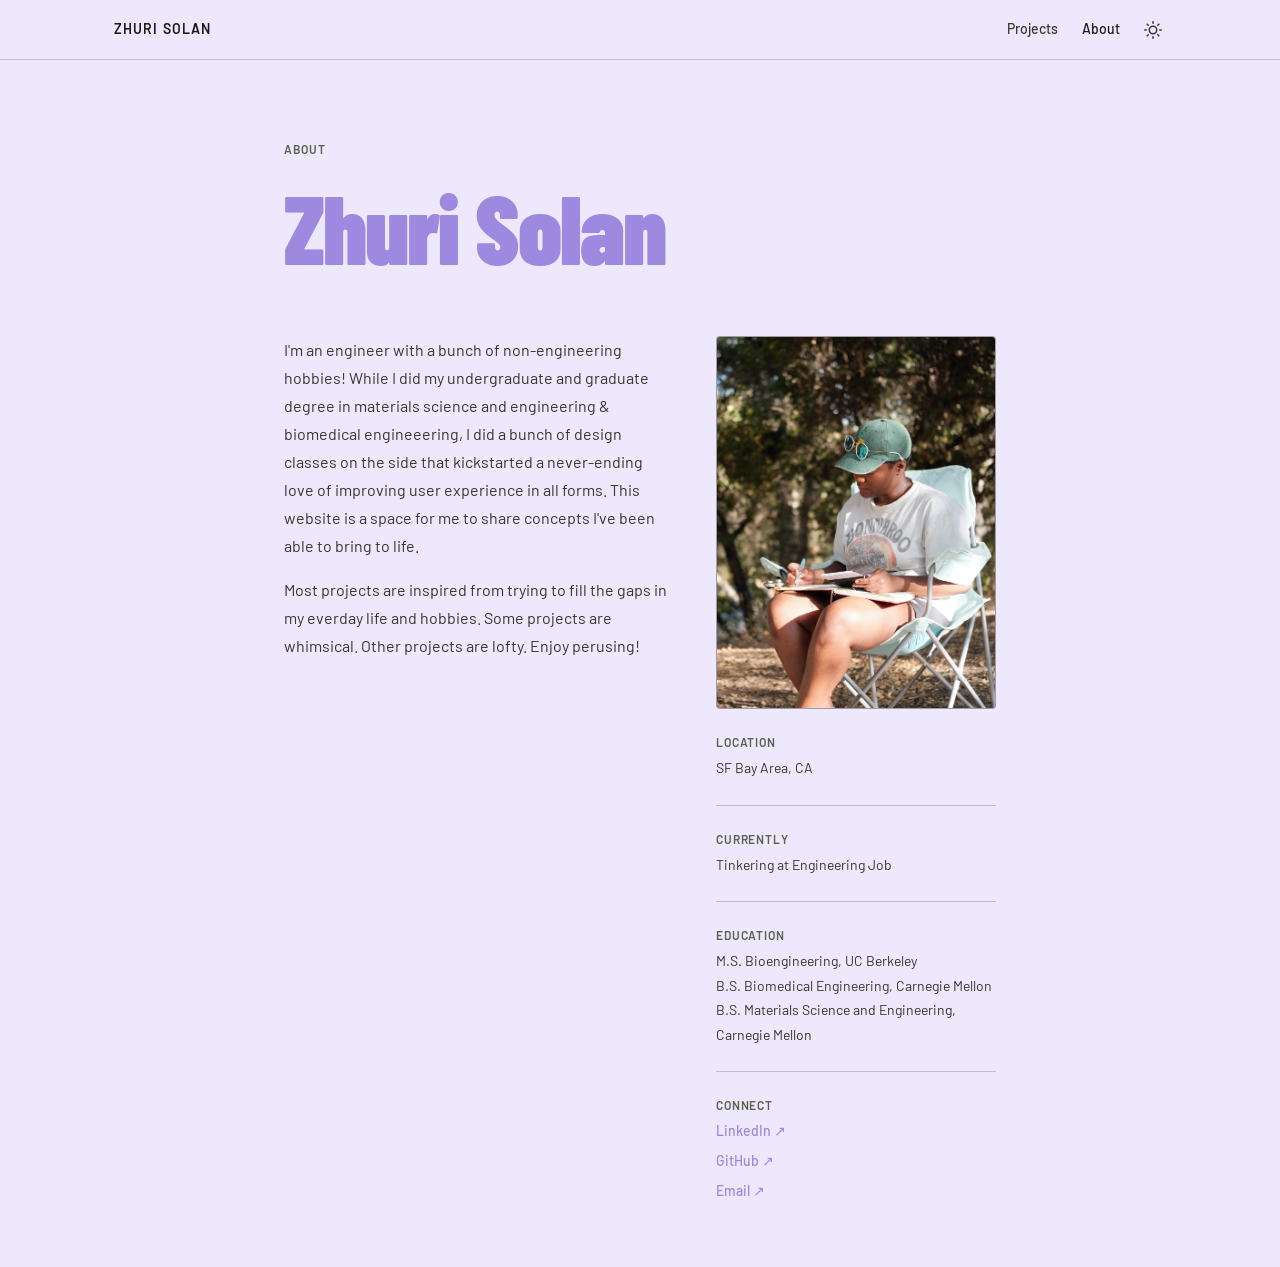
==== commit bb241587: "Fix wording on About page" ====
--- a/about.html
+++ b/about.html
@@ -5,6 +5,9 @@
   <meta name="viewport" content="width=device-width, initial-scale=1.0" />
   <title>About — Zhuri Solan</title>
   <meta name="description" content="About Zhuri Solan — Human based in the SF Bay Area." />
+  <link rel="icon" href="favicon.ico" sizes="any" />
+  <link rel="icon" href="favicon-32x32.png" type="image/png" />
+  <link rel="apple-touch-icon" href="apple-touch-icon.png" />
   <link rel="stylesheet" href="assets/css/global.css" />
   <script>(function(){var t=localStorage.getItem('theme'),p=window.matchMedia('(prefers-color-scheme: dark)').matches;if(t==='dark'||(t===null&&p))document.documentElement.setAttribute('data-theme','dark');})();</script>
   <style>
@@ -154,7 +157,7 @@
 
               <div class="sidebar-item">
                 <span class="sidebar-item__label">Currently</span>
-                <span class="sidebar-item__value">Tinkering at Engineer Job</span>
+                <span class="sidebar-item__value">Tinkering at Engineering Job</span>
               </div>
 
               <hr class="divider" />
